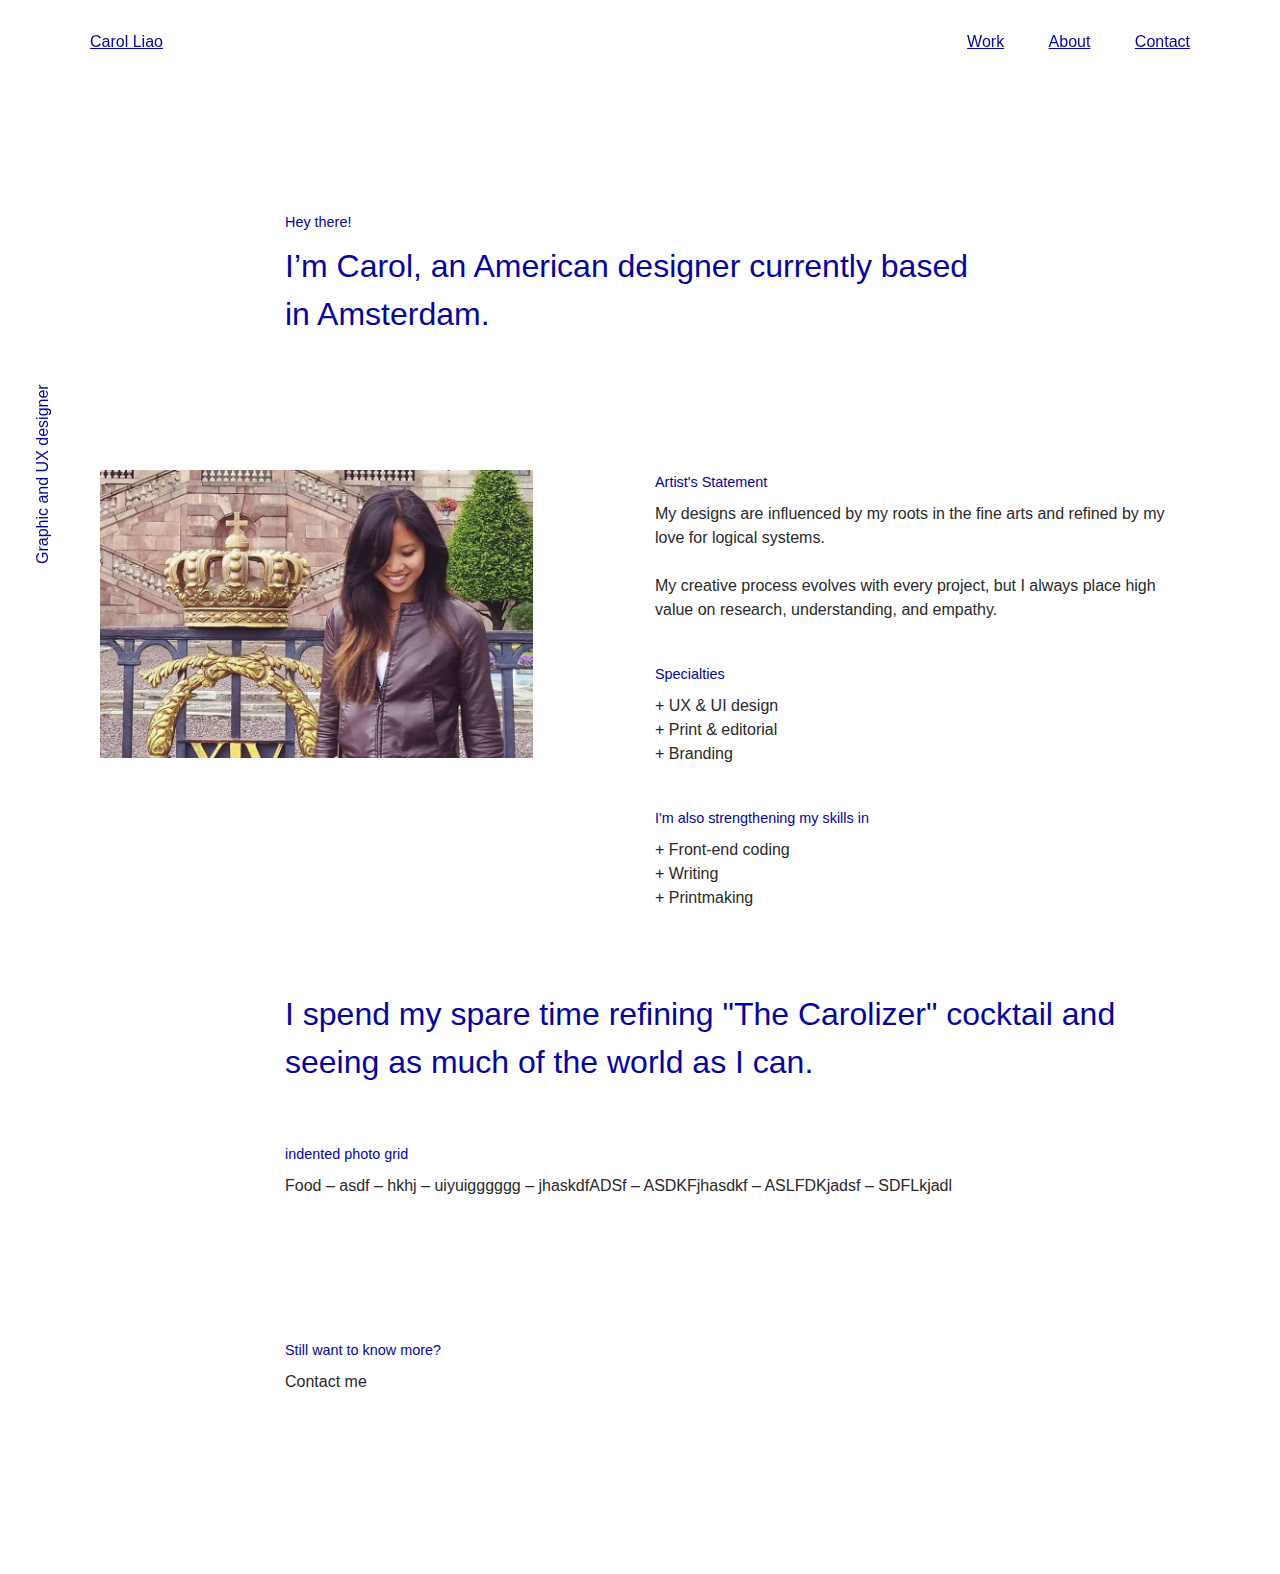
==== about.html @ 20a6f074 "about refinements" ====
<!DOCTYPE html>
<html lang="en">

<head>

    <!-- –––––––––––––––––––––––––––– 
     BASIC PAGE NEEDS 
     –––––––––––––––––––––––––––– -->
    <meta charset="utf-8">
    <meta http-equiv="X-UA-Compatible" content="IE=edge">
    <meta name="viewport" content="user-scalable=no, width=device-width, initial-scale=1.0" />
    <meta name="apple-mobile-web-app-capable" content="yes" />
    <!-- The above 3 meta tags *must* come first in the head; any other head content must come *after* these tags -->
    <meta name="description" content="">
    <meta name="author" content="">
    <!--     <link rel="icon" href="../../favicon.ico">
 -->
    <title>Carol Liao – Graphic and UX Designer</title>


    <!-- –––––––––––––––––––––––––––– 
     CSS 
     –––––––––––––––––––––––––––– -->
    <link href="css/bootstrap.min.css" rel="stylesheet">
    <link href="css/style.css" rel="stylesheet">
    <link rel="stylesheet" type="text/css" href="css/jquery.fancybox.css?v=2.1.5" media="screen" />
    <link rel="stylesheet" href="css/paging.css">
    <!-- Resource style -->



    <!-- –––––––––––––––––––––––––––– 
     FONTS
     –––––––––––––––––––––––––––– -->
    <link href='https://fonts.googleapis.com/css?family=Fira+Mono:400,700|Fira+Sans:400,700,500' rel='stylesheet' type='text/css'>


</head>

<body>

    <!-- Menus -->
    <div class="container">
        <div class="menu">
            <div class="col-lg-12">
                <a href="index.html" class="col-sm-6 name" style="margin-left: 0;">Carol Liao</a>
                <div class="col-lg-6 nav">
                    <a href="index.html#work">Work</a>
                    <a href="about.html">About</a>
                    <a href="contact.html">Contact</a>
                </div>
            </div>
        </div>

    </div>
    <div class="side">
        Graphic and UX designer
    </div>

    <!-- about -->

    <div id="about">
        <div class="container">
            <div class="col-lg-8 col-lg-push-2 topmd">
                <h5>Hey there!</h5>
                <h3> I’m Carol, an American designer currently based in Amsterdam.</h3><br>
            </div>
        </div>

        <div class="container topmd">
            <div class="col-lg-5">
                <img src="img/carol.jpg">
            </div>
            <div class="col-lg-6 col-lg-push-1">
                <h5>Artist's Statement</h5>
                <p>My designs are influenced by my roots in the fine arts and refined by my love for logical systems.
                <br><br>
                My creative process evolves with every project, but I always place high value on research, understanding, and empathy. 
                </p>
                <br>
                <h5>Specialties</h5>
                <p>+ UX & UI design<br> + Print & editorial<br>+ Branding</p><br>

                <h5>I'm also strengthening my skills in</h5>
                <p>+ Front-end coding<br> + Writing<br>+ Printmaking</p><br>

            </div>
        </div>

        <div class="container">
            <div class="col-lg-10 col-lg-push-2 topsm">
            <h3>I spend my spare time refining "The Carolizer" cocktail and seeing as much of the world as I can.
                <br><br></h3>
                <h5>indented photo grid</h5>
                <p>Food – asdf – hkhj – uiyuigggggg – jhaskdfADSf – ASDKFjhasdkf – ASLFDKjadsf – SDFLkjadl </p><br>
            </div>
        </div>

        <div class="container">
            <div class="col-lg-10 col-lg-push-2 topmd">
                <h5>Still want to know more?</h5>
                <p>Contact me</p><br>
            </div>
        </div>

        </div>
       
    </div>

</body>

</html>
---- css/style.css ----
/* ––––––––––––––––––––––––––––
   GENERAL STYLES
   –––––––––––––––––––––––––––– */

body {
    font-family: 'montserrat', sans-serif;
    font-size: 1rem;
    background-color: #ffffff;
    max-width: 100%;
    overflow-x: hidden;
    color: #0503a4;
    text-align: left;
}

.row {
    margin-bottom: 1rem;
}

ol,
ul {
    list-style: none;
}

img {
    width: 100%;
    margin-bottom: 80px;
}
img:hover {
    cursor: crosshair;
}

.topsm{
    margin-top: 20px;
}

.topmd{
    margin-top: 20px;
}

.toplg {
    margin-top: 20px;
}

.hrspace {
    margin-top: 80px;
}

hr {
    margin: 10px 0 25px 0;
    border-color: #0503a4;
}

/* ––––––––––––––––––––––––––––
   TYPOGRAPHY
   –––––––––––––––––––––––––––– */

p {
    font-size: 1rem;
    line-height: 1.4rem;
    color: #292929;
}

a {
    color: #0503a4;
    text-decoration: underline;
    text-align: left;
    font-family: 'Space Mono', sans-serif;
}

a:hover {
    color: #ff205a;
    cursor: crosshair;
}

a:visited {
    text-decoration: none;
}

a:focused{
    text-decoration: none;
}

a:active {
    color:#0503a4;
    text-decoration: none;
}
h1 {
    font-weight: 500;
    font-size: 2.3rem;
    color:#0503a4;
    margin-bottom: 14px;
}
h2 {
    font-size: 1rem;
    line-height: 1.4rem;
    color: #292929;
}
h3 {
    font-weight: 300;
    font-size: 1.2rem;
    line-height: 2rem;
} 
h4 {
    margin-top: 50px;
    letter-spacing: 1px;
    font-weight: 700;
    font-size: 1rem;
    text-transform: uppercase;
    text-align: left;
} 
h5 {
    font-family: 'Space Mono', sans-serif;
    font-size: .9rem;
    line-height: 1.5rem;
    color: #0503a4;
    } 

h6 {
    font-size: 1.5rem;
    line-height: 2rem;
    font-weight: 300;
    color: #292929;
} 


button {
    font-family: 'Space Mono', sans-serif;
    font-size: 1rem;
    border: 1px solid #0503a4;
    color:#0503a4;
    background-color: transparent;
    padding: 5px 20px 5px 20px;
    text-decoration: none;
    text-align: center;
    margin: 20px 0 120px;
}

button:hover {
    text-decoration: none;
    background-color: #0503a4;
    opacity: 1;
    cursor: crosshair;
    color: #ffffff;
}

button:visited {
    text-decoration: none;
}

::selection {
    color:#ffffff;
    background: #ff205a; /* WebKit/Blink Browsers */
}
::-moz-selection {
    color:#ffffff;
    background: #ff205a; /* Gecko Browsers */
}

/* ––––––––––––––––––––––––––––
   NAVIGATION
   –––––––––––––––––––––––––––– */
nav{
    display: none;
}
.menu {
    z-index: 1;
    position: fixed;
    top: 0;
    width: 100%;
    right: 0;
    left: 0;
    background-color: #ffffff;
    padding-bottom: 10px;
}

.center {
    text-align: center;
}

.white {
    background-color: transparent;
}
.menu a {
    margin-left:25px;
}

.white a{
    color:#ffffff;
}

.name {
    visibility: hidden;
}

.hero {
/*   background-color: #0503a4; */
    opacity: 0;
    height:110vh;
}

.hero::before {
    /* pseudo element */
    content: ' ';
    position: fixed;
    top: 0;
    left: 0;
    width: 100%;
    height: 150%; /* to make it bigger than the viewport */
    background-image: url("../img/bg3.jpg");
    background-repeat: no-repeat;
    background-size: 100%;
    opacity: 0; /* for transition animations */
}

.herotext{
    padding-top: 100px;
    color: #ffffff;  
    text-align: left;
}

.herotext a {
    color:#ffffff;
}

.details {
    visibility: hidden;
    padding: 0;
}

.fade {
    opacity: 0;
}

.show {
    opacity: 1;
}

.show::before {
    opacity: 1;
}

.transition {
    -webkit-transition: all .4s ease-in-out;
    -moz-transition: all .4s ease-in-out;
    -o-transition: all .4s ease-in-out;
    transition: all .4s ease-in-out;
}

.transition::before {
    -webkit-transition: all .4s ease-in-out;
    -moz-transition: all .4s ease-in-out;
    -o-transition: all .4s ease-in-out;
    transition: all .4s ease-in-out;
}

.transition::after {
    -webkit-transition: all .4s ease-in-out;
    -moz-transition: all .4s ease-in-out;
    -o-transition: all .4s ease-in-out;
    transition: all .4s ease-in-out;
}

.side {
    font-family: 'Space Mono', sans-serif;
    position: fixed;
    top: 60%;
    left: 55px;
    text-align: right;
    white-space: nowrap;
    color: #0503a4;
    z-index: 1;
    display: none;
    -moz-transform-origin: 0% 100%;
    -ms-transform-origin: 0% 100%;
    -webkit-transform-origin: 0% 100%;
    transform-origin: 0% 100%;
    -moz-transform: rotate(270deg);
    -ms-transform: rotate(270deg);
    -webkit-transform: rotate(270deg);
    transform: rotate(270deg)
}

/* ––––––––––––––––––––––––––––
   SECTIONS
   –––––––––––––––––––––––––––– */

#home {
}

#work {
    margin-top: -20vh;
}

#about{
    padding: 110px 0 140px 0;
}

#contact{
    padding: 130px 0 140px 0;
}


/* ––––––––––––––––––––––––––––
   PROJECTS
   –––––––––––––––––––––––––––– */

.inline {
    margin-left: auto;
    margin-right: auto; 
    width: 90%;
    display: none;
}


.columns {
    margin-top: 40px;
    text-align: left;
}

.continue {
    border: 1px solid #0503a4;
    color:#0503a4;
    background-color: transparent;
    padding: 5px 20px 5px 20px;
    margin-top: 10px;
    display: inline-block;
    text-decoration: none;
    width: 98%;
    margin-top:40px;
    text-align: center;
}

.continue:hover {
    text-decoration: none;
    background-color: #0503a4;
    opacity: 1;
    cursor: crosshair;
    color: #ffffff;
}

.continue:visited {
    text-decoration: none;
}

/* ––––––––––––––––––––––––––––
   PRELOADER
   –––––––––––––––––––––––––––– */
/* Start by setting display:none to make this hidden.
   Then we position it in relation to the viewport window
   with position:fixed. Width, height, top and left speak
   speak for themselves. Background we set to 80% white with
   our animation centered, and no-repeating */
.modal {
    display:    none;
    position:   fixed;
    z-index:    1000;
    top:        0;
    left:       0;
    height:     100%;
    width:      100%;
    background: #0503a4
                url('../img/ajax-loader.gif') 
                50% 50% 
                no-repeat;
}



/* When the body has the loading class, we turn
   the scrollbar off with overflow:hidden */
body.loading {
    overflow: hidden;   
}

/* Anytime the body has the loading class, our
   modal element will be visible */
body.loading .modal {
    display: block;
}
 

/* ––––––––––––––––––––––––––––
   MEDIA QUERIES
   –––––––––––––––––––––––––––– */

@media (min-width: 768px) {
body {
}

p {
    font-size: 1rem;
    line-height: 1.5rem;
}

h1 {
    font-size: 3rem;
}

h2 {
    line-height: 1.5rem;
}

h3 {
    font-size: 2rem;
    line-height: 3rem;
}

h5 {
}

h6 {
}
  img {
  }
  .photo {
    padding: 0;
    -webkit-box-shadow: -12px 12px 25px 0px rgba(0,0,0,0.14);
    -moz-box-shadow: -12px 12px 25px 0px rgba(0,0,0,0.14);
    box-shadow: -12px 12px 25px 0px rgba(0,0,0,0.14);
  }
  .side{
    display: inline;
  }

  nav{display: inline;}

.herotext{
    padding-top: 180px;
}

.menu {
    background-color: transparent;
}

.menu a {
    margin-left:40px;
}

.name {
    visibility: visible;
}

.nav {
    text-align: right;
}

.details {
    visibility: visible;
}

.topsm {
    margin-top: 40px;
}

.topmd {
    margin-top: 100px;
}

.toplg{
    margin-top: 350px;
}

.columns {
    margin-top: 30px;
    text-align: left;
    -webkit-column-count: 2; /* Chrome, Safari, Opera */
    -moz-column-count: 2; /* Firefox */
    column-count: 2;
    -webkit-column-gap: 40px; /* Chrome, Safari, Opera */
    -moz-column-gap: 40px; /* Firefox */
    column-gap: 40px;
}

.menu {
    padding: 30px 60px 0 60px;
}

}
---- css/paging.css ----
/* -------------------------------- 

Modules - reusable parts of our design

-------------------------------- */
.cd-img-replace {
  /* replace text with a background-image */
  display: inline-block;
  overflow: hidden;
  text-indent: 100%;
  white-space: nowrap;
}

/* -------------------------------- 

Main components 

-------------------------------- */
.cd-section {
  min-height: 100%;
  position: relative;
  padding: 4rem 0 4rem;
}
/*.cd-section:nth-of-type(odd) {
  background-color: #3e3947;
}
.cd-section:nth-of-type(odd) p {
  color: #898099;
}
.cd-section:nth-of-type(even) {
  background-color: #745360;
}
.cd-section:nth-of-type(even) p {
  color: #bda3ad;
}*/

@media only screen and (min-width: 768px) {
.cd-section {

  padding: 9rem 0 10rem;
}

}


.cd-scroll-down {
  position: absolute;
  left: 50%;
  right: auto;
  -webkit-transform: translateX(-50%);
  -moz-transform: translateX(-50%);
  -ms-transform: translateX(-50%);
  -o-transform: translateX(-50%);
  transform: translateX(-50%);
  bottom: 20px;
  width: 38px;
  height: 44px;
  background: url("img/cd-arrow-bottom.svg") no-repeat center center;
}

/* No Touch devices */
.cd-nav-trigger {
  display: none;
}

.no-touch #cd-vertical-nav {
  position: fixed;
  right: 30px;
  top: 50%;
  bottom: auto;
  -webkit-transform: translateY(-50%);
  -moz-transform: translateY(-50%);
  -ms-transform: translateY(-50%);
  -o-transform: translateY(-50%);
  transform: translateY(-50%);
  z-index: 1;

}
.no-touch #cd-vertical-nav li {
  text-align: right;
}
.no-touch #cd-vertical-nav a {
  display: inline-block;
  /* prevent weird movements on hover when you use a CSS3 transformation - webkit browsers */
  -webkit-backface-visibility: hidden;
  backface-visibility: hidden;
}
.no-touch #cd-vertical-nav a:after {
  content: "";
  display: table;
  clear: both;
}
.no-touch #cd-vertical-nav a span {
  float: right;
  display: inline-block;
  -webkit-transform: scale(1);
  -moz-transform: scale(1);
  -ms-transform: scale(1);
  -o-transform: scale(1);
  transform: scale(1);
}
.no-touch #cd-vertical-nav a:hover span {
  -webkit-transform: scale(1.2);
  -moz-transform: scale(1.2);
  -ms-transform: scale(1.2);
  -o-transform: scale(1.2);
  transform: scale(1.2);
}
.no-touch #cd-vertical-nav a:hover .cd-label {
  opacity: 1;
}
.no-touch #cd-vertical-nav a.is-selected .cd-dot {
  background-color: #1D1D91;

}
.no-touch #cd-vertical-nav .cd-dot {
  position: relative;
  /* we set a top value in order to align the dot with the label. If you change label's font, you may need to change this top value*/
  top: 8px;
  height: 10px;
  width: 10px;
 background-color: rgba(0, 0, 255, 0);
  border: 1px solid #1D1D91;
  -moz-border-radius:10px;
  -webkit-border-radius: 10px;
}
.no-touch #cd-vertical-nav .cd-label {
  position: relative;
  margin-right: 10px;
  padding: .4em .4em;
  color: #1D1D91;
  font-size: .75rem;
  -webkit-transition: -webkit-transform 0.2s, opacity 0.2s;
  -moz-transition: -moz-transform 0.2s, opacity 0.2s;
  transition: transform 0.2s, opacity 0.2s;
  opacity: 0;
  -webkit-transform-origin: 100% 50%;
  -moz-transform-origin: 100% 50%;
  -ms-transform-origin: 100% 50%;
  -o-transform-origin: 100% 50%;
  transform-origin: 100% 50%;
}

/* Touch devices */
/*.touch .cd-nav-trigger {
  display: block;
  z-index: 2;
  position: fixed;
  bottom: 30px;
  right: 5%;
  height: 44px;
  width: 44px;
  border-radius: 0.25em;
  background: rgba(255, 255, 255, 0.9);
}
.touch .cd-nav-trigger span {
  position: absolute;
  height: 4px;
  width: 4px;
  background-color: #3e3947;
  border-radius: 50%;
  left: 50%;
  top: 50%;
  bottom: auto;
  right: auto;
  -webkit-transform: translateX(-50%) translateY(-50%);
  -moz-transform: translateX(-50%) translateY(-50%);
  -ms-transform: translateX(-50%) translateY(-50%);
  -o-transform: translateX(-50%) translateY(-50%);
  transform: translateX(-50%) translateY(-50%);
}
.touch .cd-nav-trigger span::before, .touch .cd-nav-trigger span::after {
  content: '';
  height: 100%;
  width: 100%;
  position: absolute;
  left: 0;
  background-color: inherit;
  border-radius: inherit;
}
.touch .cd-nav-trigger span::before {
  top: -9px;
}
.touch .cd-nav-trigger span::after {
  bottom: -9px;
}

.touch #cd-vertical-nav {
  position: fixed;
  z-index: 1;
  right: 5%;
  bottom: 30px;
  width: 90%;
  max-width: 400px;
  max-height: 90%;
  overflow-y: scroll;
  -webkit-overflow-scrolling: touch;
  -webkit-transform-origin: right bottom;
  -moz-transform-origin: right bottom;
  -ms-transform-origin: right bottom;
  -o-transform-origin: right bottom;
  transform-origin: right bottom;
  -webkit-transform: scale(0);
  -moz-transform: scale(0);
  -ms-transform: scale(0);
  -o-transform: scale(0);
  transform: scale(0);
  -webkit-transition-property: -webkit-transform;
  -moz-transition-property: -moz-transform;
  transition-property: transform;
  -webkit-transition-duration: 0.2s;
  -moz-transition-duration: 0.2s;
  transition-duration: 0.2s;
  border-radius: 0.25em;
  background-color: rgba(255, 255, 255, 0.9);
}
.touch #cd-vertical-nav a {
  display: block;
  padding: 1em;
  border-bottom: 1px solid rgba(62, 57, 71, 0.1);
}
.touch #cd-vertical-nav a span:first-child {
  display: none;
}
.touch #cd-vertical-nav a.is-selected span:last-child {
  color: #1D1D91;
}
.touch #cd-vertical-nav.open {
  -webkit-transform: scale(1);
  -moz-transform: scale(1);
  -ms-transform: scale(1);
  -o-transform: scale(1);
  transform: scale(1);
}
.touch #cd-vertical-nav.open + .cd-nav-trigger {
  background-color: transparent;
}
.touch #cd-vertical-nav.open + .cd-nav-trigger span {
  background-color: rgba(62, 57, 71, 0);
}
.touch #cd-vertical-nav.open + .cd-nav-trigger span::before, .touch #cd-vertical-nav.open + .cd-nav-trigger span::after {
  background-color: #3e3947;
  height: 3px;
  width: 20px;
  border-radius: 0;
  left: -8px;
}
.touch #cd-vertical-nav.open + .cd-nav-trigger span::before {
  -webkit-transform: rotate(45deg);
  -moz-transform: rotate(45deg);
  -ms-transform: rotate(45deg);
  -o-transform: rotate(45deg);
  transform: rotate(45deg);
  top: 1px;
}
.touch #cd-vertical-nav.open + .cd-nav-trigger span::after {
  -webkit-transform: rotate(135deg);
  -moz-transform: rotate(135deg);
  -ms-transform: rotate(135deg);
  -o-transform: rotate(135deg);
  transform: rotate(135deg);
  bottom: 0;
}
.touch #cd-vertical-nav li:last-child a {
  border-bottom: none;
}
*/
@media only screen and (min-width: 768px) {
  .touch .cd-nav-trigger, .touch #cd-vertical-nav {
    bottom: 40px;
  }
}
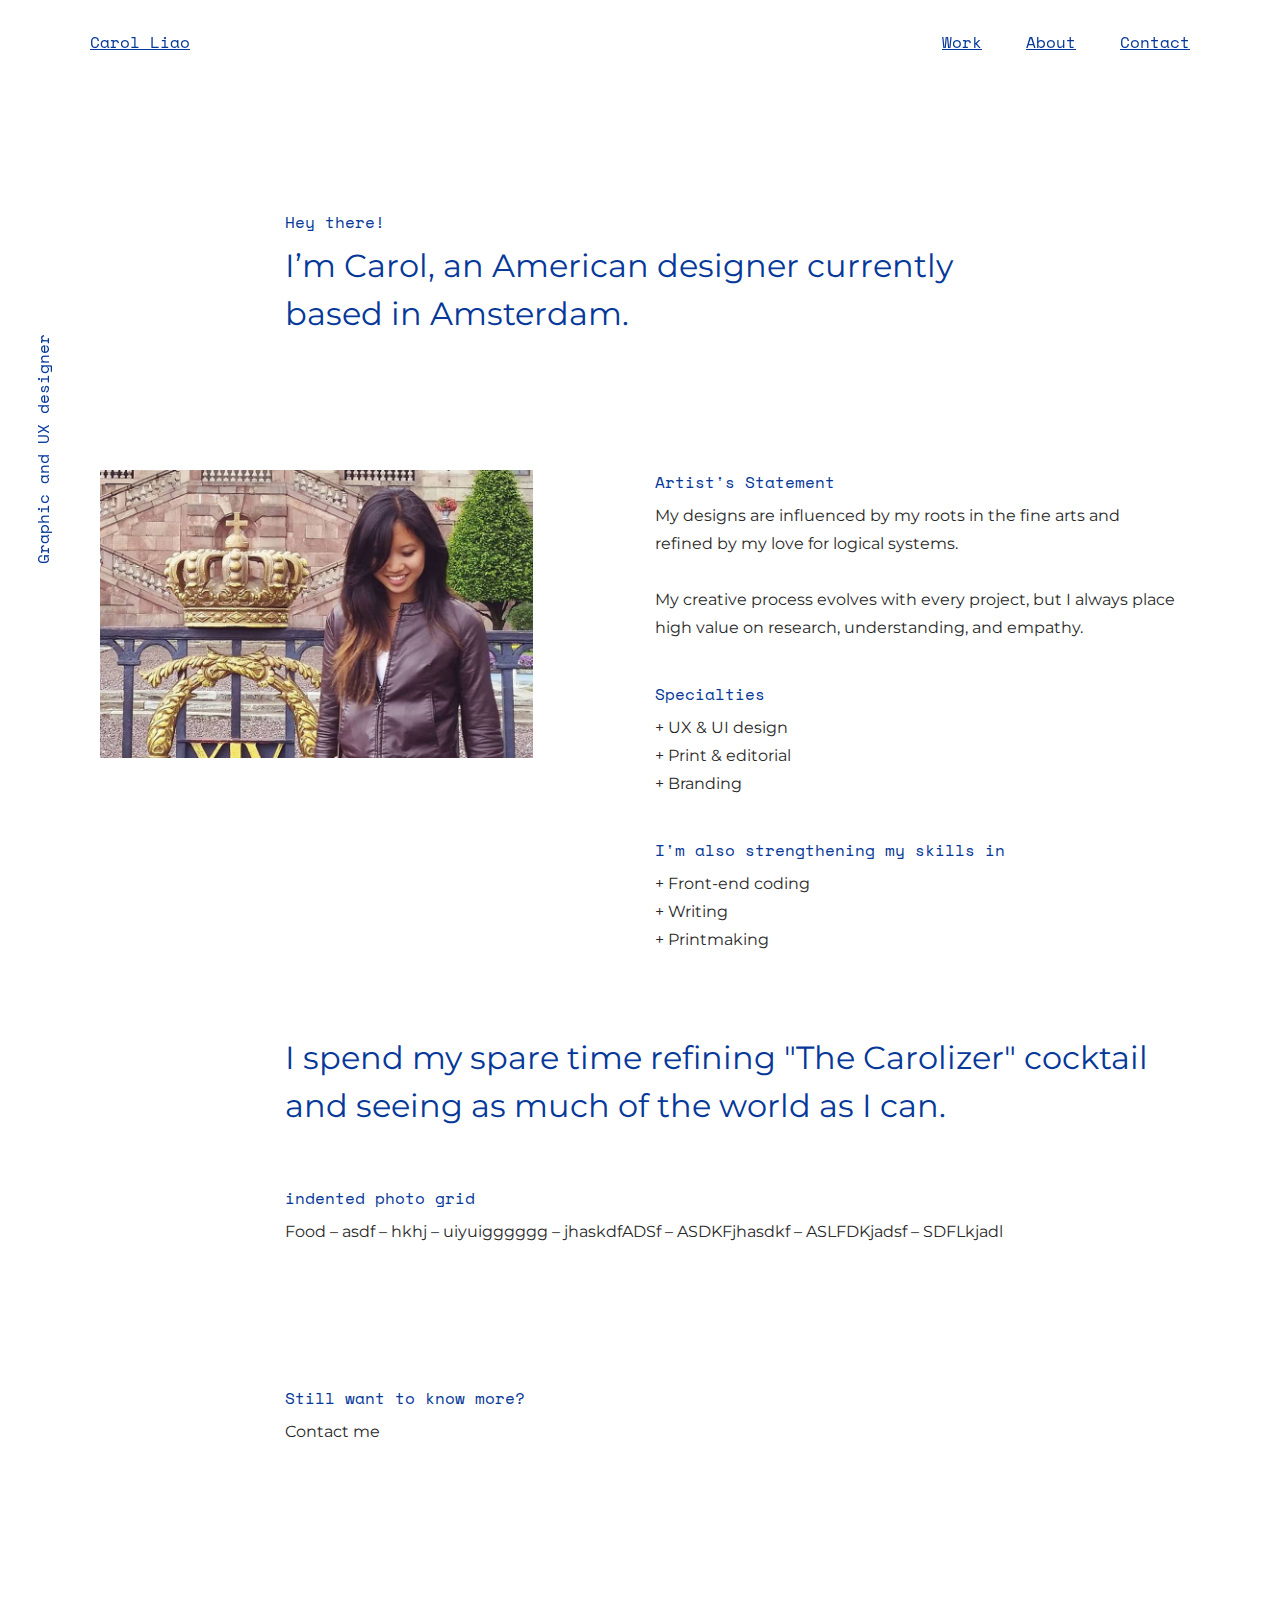
==== commit fad1051a: "Nixing the one page thing" ====
--- a/about.html
+++ b/about.html
@@ -15,7 +15,7 @@
     <meta name="author" content="">
     <!--     <link rel="icon" href="../../favicon.ico">
  -->
-    <title>Carol Liao – Graphic and UX Designer</title>
+    <title>Carol Liao | About me</title>
 
 
     <!-- –––––––––––––––––––––––––––– 
@@ -32,8 +32,7 @@
     <!-- –––––––––––––––––––––––––––– 
      FONTS
      –––––––––––––––––––––––––––– -->
-    <link href='https://fonts.googleapis.com/css?family=Fira+Mono:400,700|Fira+Sans:400,700,500' rel='stylesheet' type='text/css'>
-
+    <link href="https://fonts.googleapis.com/css?family=Montserrat:400,700|Space+Mono:400,700" rel="stylesheet">
 
 </head>
 
--- a/css/style.css
+++ b/css/style.css
@@ -8,7 +8,7 @@
     background-color: #ffffff;
     max-width: 100%;
     overflow-x: hidden;
-    color: #0503a4;
+    color: #053898;
     text-align: left;
 }
 
@@ -25,9 +25,6 @@
     width: 100%;
     margin-bottom: 80px;
 }
-img:hover {
-    cursor: crosshair;
-}
 
 .topsm{
     margin-top: 20px;
@@ -47,7 +44,7 @@
 
 hr {
     margin: 10px 0 25px 0;
-    border-color: #0503a4;
+    border-color: #292929;
 }
 
 /* ––––––––––––––––––––––––––––
@@ -61,14 +58,14 @@
 }
 
 a {
-    color: #0503a4;
+    color: #053898;
     text-decoration: underline;
     text-align: left;
     font-family: 'Space Mono', sans-serif;
 }
 
 a:hover {
-    color: #ff205a;
+    color: #ff7770;
     cursor: crosshair;
 }
 
@@ -81,22 +78,20 @@
 }
 
 a:active {
-    color:#0503a4;
+    color:#053898;
     text-decoration: none;
 }
 h1 {
-    font-weight: 500;
+    font-weight: 700;
     font-size: 2.3rem;
-    color:#0503a4;
+    color: #053898;
     margin-bottom: 14px;
 }
 h2 {
-    font-size: 1rem;
-    line-height: 1.4rem;
-    color: #292929;
+
 }
 h3 {
-    font-weight: 300;
+    font-weight: 400;
     font-size: 1.2rem;
     line-height: 2rem;
 } 
@@ -110,50 +105,47 @@
 } 
 h5 {
     font-family: 'Space Mono', sans-serif;
-    font-size: .9rem;
+    font-size: 1rem;
     line-height: 1.5rem;
-    color: #0503a4;
+    color: #053898;
     } 
 
 h6 {
     font-size: 1.5rem;
     line-height: 2rem;
-    font-weight: 300;
+    font-weight: 400;
     color: #292929;
 } 
 
 
-button {
+.button {
     font-family: 'Space Mono', sans-serif;
-    font-size: 1rem;
-    border: 1px solid #0503a4;
-    color:#0503a4;
+    border: 1px solid #053898;
     background-color: transparent;
     padding: 5px 20px 5px 20px;
     text-decoration: none;
     text-align: center;
-    margin: 20px 0 120px;
-}
-
-button:hover {
-    text-decoration: none;
-    background-color: #0503a4;
+}
+
+.button:hover {
+    text-decoration: none;
+    background-color: #053898;
     opacity: 1;
     cursor: crosshair;
     color: #ffffff;
 }
 
-button:visited {
+.button:visited {
     text-decoration: none;
 }
 
 ::selection {
     color:#ffffff;
-    background: #ff205a; /* WebKit/Blink Browsers */
+    background: #ff7770; /* WebKit/Blink Browsers */
 }
 ::-moz-selection {
     color:#ffffff;
-    background: #ff205a; /* Gecko Browsers */
+    background: #ff7770; /* Gecko Browsers */
 }
 
 /* ––––––––––––––––––––––––––––
@@ -193,7 +185,7 @@
 }
 
 .hero {
-/*   background-color: #0503a4; */
+   background-color: #053898; 
     opacity: 0;
     height:110vh;
 }
@@ -206,9 +198,9 @@
     left: 0;
     width: 100%;
     height: 150%; /* to make it bigger than the viewport */
-    background-image: url("../img/bg3.jpg");
+/*    background-image: url("../img/bg3.jpg");
     background-repeat: no-repeat;
-    background-size: 100%;
+    background-size: 100%;*/
     opacity: 0; /* for transition animations */
 }
 
@@ -267,7 +259,7 @@
     left: 55px;
     text-align: right;
     white-space: nowrap;
-    color: #0503a4;
+    color: #053898;
     z-index: 1;
     display: none;
     -moz-transform-origin: 0% 100%;
@@ -299,6 +291,18 @@
     padding: 130px 0 140px 0;
 }
 
+#section2{
+    background-color: #F4F6F9;
+}
+
+#section4{
+    background-color: #F4F6F9;
+}
+
+#section6{
+    background-color: #F4F6F9;
+}
+
 
 /* ––––––––––––––––––––––––––––
    PROJECTS
@@ -318,8 +322,8 @@
 }
 
 .continue {
-    border: 1px solid #0503a4;
-    color:#0503a4;
+    border: 1px solid #053898;
+    color:#053898;
     background-color: transparent;
     padding: 5px 20px 5px 20px;
     margin-top: 10px;
@@ -332,7 +336,7 @@
 
 .continue:hover {
     text-decoration: none;
-    background-color: #0503a4;
+    background-color: #053898;
     opacity: 1;
     cursor: crosshair;
     color: #ffffff;
@@ -358,7 +362,7 @@
     left:       0;
     height:     100%;
     width:      100%;
-    background: #0503a4
+    background: #053898
                 url('../img/ajax-loader.gif') 
                 50% 50% 
                 no-repeat;
@@ -389,7 +393,7 @@
 
 p {
     font-size: 1rem;
-    line-height: 1.5rem;
+    line-height: 1.75rem;
 }
 
 h1 {
@@ -397,7 +401,6 @@
 }
 
 h2 {
-    line-height: 1.5rem;
 }
 
 h3 {
--- a/css/paging.css
+++ b/css/paging.css
@@ -110,7 +110,7 @@
   opacity: 1;
 }
 .no-touch #cd-vertical-nav a.is-selected .cd-dot {
-  background-color: #1D1D91;
+  background-color: #005FA0;
 
 }
 .no-touch #cd-vertical-nav .cd-dot {
@@ -120,7 +120,7 @@
   height: 10px;
   width: 10px;
  background-color: rgba(0, 0, 255, 0);
-  border: 1px solid #1D1D91;
+  border: 1px solid #005FA0;
   -moz-border-radius:10px;
   -webkit-border-radius: 10px;
 }
@@ -128,7 +128,7 @@
   position: relative;
   margin-right: 10px;
   padding: .4em .4em;
-  color: #1D1D91;
+  color: #005FA0;
   font-size: .75rem;
   -webkit-transition: -webkit-transform 0.2s, opacity 0.2s;
   -moz-transition: -moz-transform 0.2s, opacity 0.2s;
@@ -223,7 +223,7 @@
   display: none;
 }
 .touch #cd-vertical-nav a.is-selected span:last-child {
-  color: #1D1D91;
+  color: #005FA0;
 }
 .touch #cd-vertical-nav.open {
   -webkit-transform: scale(1);
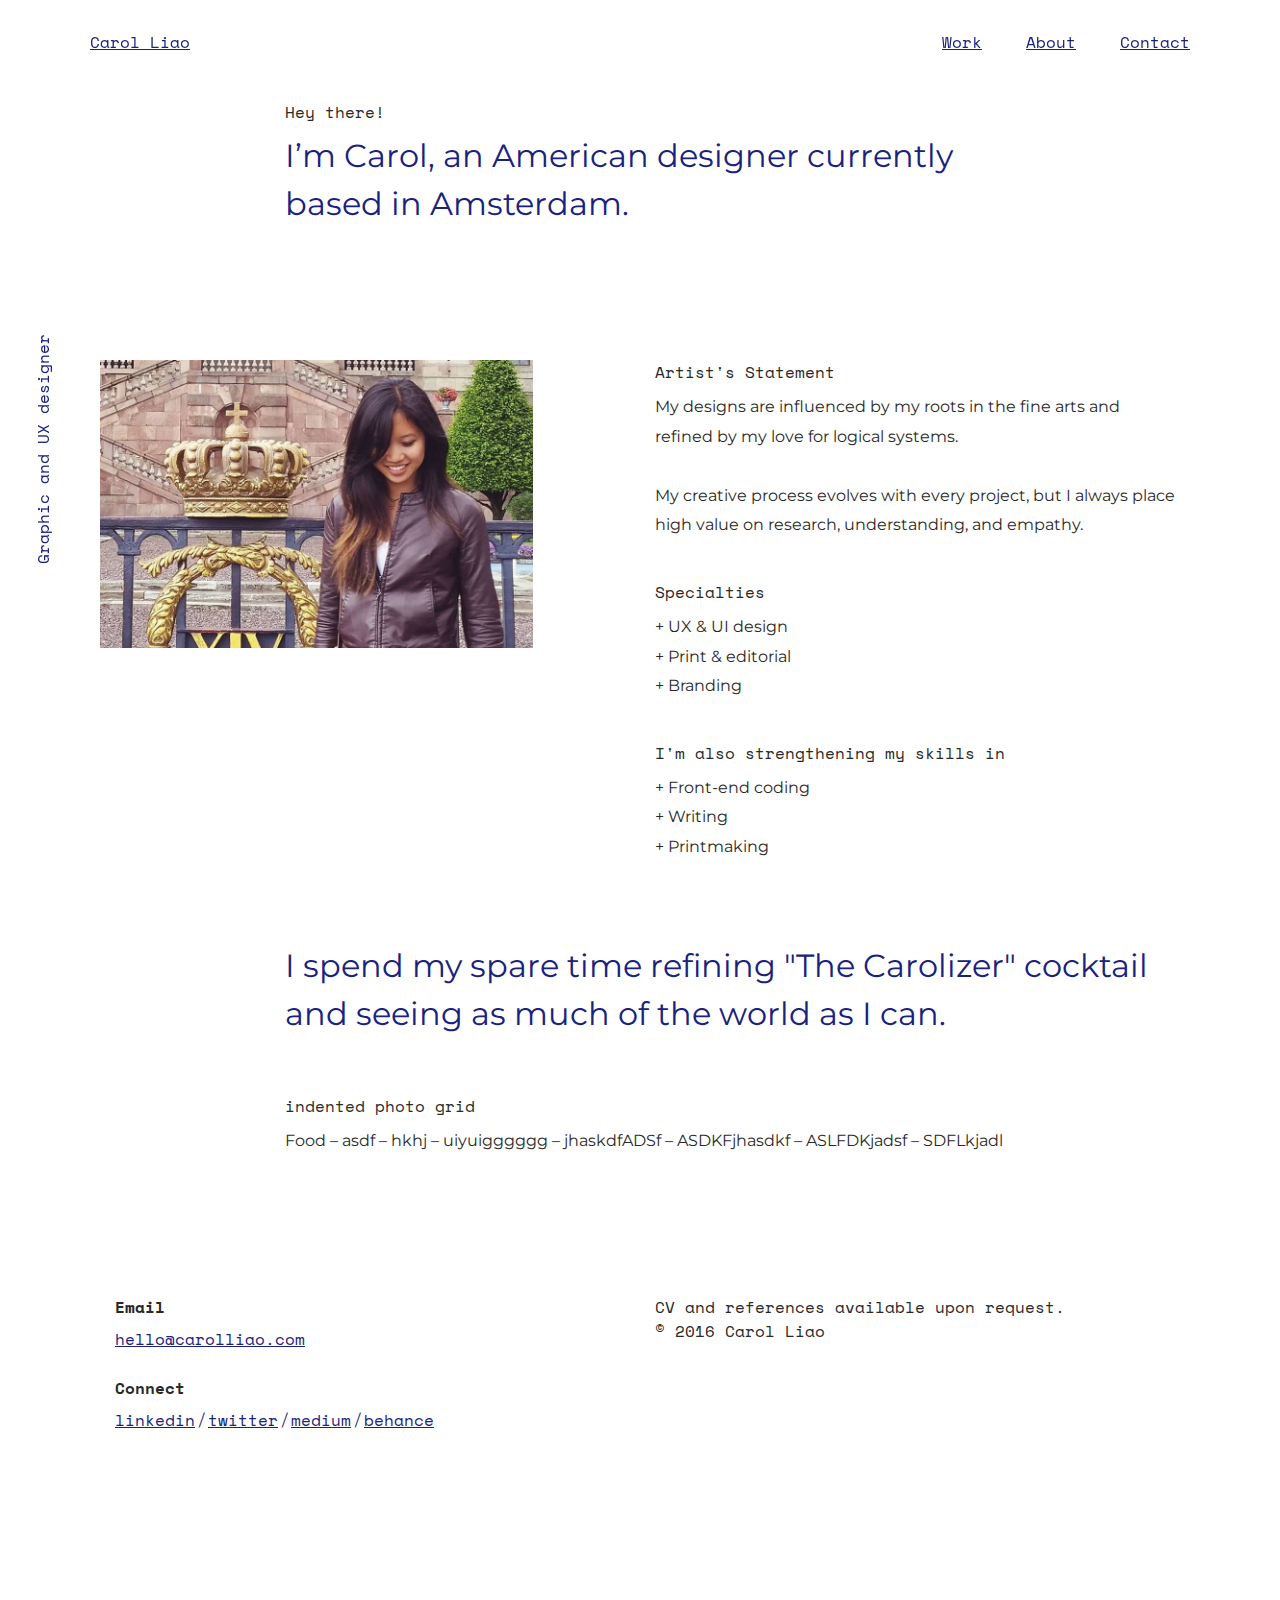
==== commit 17d7b064: "type edits" ====
--- a/about.html
+++ b/about.html
@@ -15,7 +15,7 @@
     <meta name="author" content="">
     <!--     <link rel="icon" href="../../favicon.ico">
  -->
-    <title>Carol Liao | About me</title>
+    <title>Carol Liao | About</title>
 
 
     <!-- –––––––––––––––––––––––––––– 
@@ -95,17 +95,43 @@
             </div>
         </div>
 
-        <div class="container">
-            <div class="col-lg-10 col-lg-push-2 topmd">
-                <h5>Still want to know more?</h5>
-                <p>Contact me</p><br>
-            </div>
-        </div>
 
         </div>
        
     </div>
 
+        <!-- footer-->
+        <div class="footer">
+            <div class="container">
+                <div class="col-md-12">
+                    <div class="col-lg-6">
+                        <h5><b>Email</b></h5>
+                        <a href="mailto:hello@carolliao.com" target=
+                        "blank">hello@carolliao.com</a><br>
+                        <br>
+
+
+                        <h5><b>Connect</b></h5>
+                        <a href="http://www.linkedin.com/in/cliao90" target=
+                        "blank">linkedin</a> / <a href=
+                        "http://twitter.com/thecarolizer" target=
+                        "blank">twitter</a> / <a href=
+                        "http://medium.com/@thecarolizer" target=
+                        "blank">medium</a> / <a href=
+                        "http://www.behance.net/carolliao" target=
+                        "blank">behance</a>
+                    </div>
+
+
+                    <div class="col-lg-5">
+                        <h5>CV and references available upon request.<br>
+                        © 2016 Carol Liao</h5>
+                    </div>
+                </div>
+            </div>
+        </div>
+        <!-- end footer -->
+
 </body>
 
 </html>--- a/css/style.css
+++ b/css/style.css
@@ -1,349 +1,362 @@
 /* ––––––––––––––––––––––––––––
    GENERAL STYLES
    –––––––––––––––––––––––––––– */
-
 body {
-    font-family: 'montserrat', sans-serif;
-    font-size: 1rem;
-    background-color: #ffffff;
-    max-width: 100%;
-    overflow-x: hidden;
-    color: #053898;
-    text-align: left;
-}
-
-.row {
-    margin-bottom: 1rem;
-}
-
-ol,
-ul {
-    list-style: none;
+  font-family: 'montserrat',sans-serif;
+  font-size: 1rem;
+  background-color: #fff;
+  max-width: 100%;
+  overflow-x: hidden;
+  color: #19227d;
+  text-align: left;
+}
+
+ol,ul {
+  list-style: none;
 }
 
 img {
-    width: 100%;
-    margin-bottom: 80px;
-}
-
-.topsm{
-    margin-top: 20px;
-}
-
-.topmd{
-    margin-top: 20px;
+  width: 100%;
+  margin-bottom: 80px;
+}
+
+.topsm {
+  margin-top: 20px;
+}
+
+.topmd {
+  margin-top: 50px;
 }
 
 .toplg {
-    margin-top: 20px;
-}
-
-.hrspace {
-    margin-top: 80px;
-}
-
-hr {
-    margin: 10px 0 25px 0;
-    border-color: #292929;
-}
+  margin-top: 100px;
+}
+
+.topxl {
+  margin-top: 100px;
+}
+
 
 /* ––––––––––––––––––––––––––––
    TYPOGRAPHY
    –––––––––––––––––––––––––––– */
-
 p {
-    font-size: 1rem;
-    line-height: 1.4rem;
-    color: #292929;
+  font-size: 1rem;
+  line-height: 1.4rem;
+  color: #292929;
 }
 
 a {
-    color: #053898;
-    text-decoration: underline;
-    text-align: left;
-    font-family: 'Space Mono', sans-serif;
+  color: #19227d;
+  text-decoration: underline;
+  text-align: left;
+  font-family: 'Space Mono',sans-serif;
 }
 
 a:hover {
-    color: #ff7770;
-    cursor: crosshair;
+  color: #f1c3b8;
+  cursor: crosshair;
 }
 
 a:visited {
-    text-decoration: none;
-}
-
-a:focused{
-    text-decoration: none;
+  text-decoration: none;
+}
+
+a:focused {
+  text-decoration: none;
 }
 
 a:active {
-    color:#053898;
-    text-decoration: none;
-}
+  color: #19227d;
+  text-decoration: none;
+}
+
 h1 {
-    font-weight: 700;
-    font-size: 2.3rem;
-    color: #053898;
-    margin-bottom: 14px;
-}
+  font-weight: 700;
+  font-size: 2.3rem;
+  color: #19227d;
+  margin-bottom: 14px;
+}
+
 h2 {
-
-}
+}
+
 h3 {
-    font-weight: 400;
-    font-size: 1.2rem;
-    line-height: 2rem;
-} 
+  font-family: 'montserrat',sans-serif;
+  font-weight: 400;
+  font-size: 1.2rem;
+  line-height: 2rem;
+}
+
 h4 {
-    margin-top: 50px;
-    letter-spacing: 1px;
-    font-weight: 700;
-    font-size: 1rem;
-    text-transform: uppercase;
-    text-align: left;
-} 
+  margin-top: 50px;
+  letter-spacing: 1px;
+  font-weight: 700;
+  font-size: 1rem;
+  text-transform: uppercase;
+  text-align: left;
+}
+
 h5 {
-    font-family: 'Space Mono', sans-serif;
-    font-size: 1rem;
-    line-height: 1.5rem;
-    color: #053898;
-    } 
+  font-family: 'Space Mono',sans-serif;
+  font-size: 1rem;
+  line-height: 1.5rem;
+  color: #292929;
+}
 
 h6 {
-    font-size: 1.5rem;
-    line-height: 2rem;
-    font-weight: 400;
-    color: #292929;
-} 
-
+  font-size: 1.5rem;
+  line-height: 2rem;
+  font-weight: 400;
+  color: #292929;
+}
 
 .button {
-    font-family: 'Space Mono', sans-serif;
-    border: 1px solid #053898;
-    background-color: transparent;
-    padding: 5px 20px 5px 20px;
-    text-decoration: none;
-    text-align: center;
+  font-family: 'Space Mono',sans-serif;
+  border: 1px solid #19227d;
+  background-color: transparent;
+  padding: 6px 30px;
+  text-decoration: none;
+  text-align: center;
+  border-radius: 30px;
 }
 
 .button:hover {
-    text-decoration: none;
-    background-color: #053898;
-    opacity: 1;
-    cursor: crosshair;
-    color: #ffffff;
+  text-decoration: none;
+  background-color: #19227d;
+  border-color: #19227d;
+  opacity: 1;
+  cursor: crosshair;
+  color: #fff;
 }
 
 .button:visited {
-    text-decoration: none;
+  text-decoration: none;
 }
 
 ::selection {
-    color:#ffffff;
-    background: #ff7770; /* WebKit/Blink Browsers */
-}
+  color: #fff;
+  background: #f1c3b8;
+/* WebKit/Blink Browsers */
+}
+
 ::-moz-selection {
-    color:#ffffff;
-    background: #ff7770; /* Gecko Browsers */
+  color: #fff;
+  background: #f1c3b8;
+/* Gecko Browsers */
+}
+
+.center {
+  text-align: center;
 }
 
 /* ––––––––––––––––––––––––––––
    NAVIGATION
    –––––––––––––––––––––––––––– */
-nav{
-    display: none;
-}
+nav {
+  display: none;
+}
+
 .menu {
-    z-index: 1;
-    position: fixed;
-    top: 0;
-    width: 100%;
-    right: 0;
-    left: 0;
-    background-color: #ffffff;
-    padding-bottom: 10px;
-}
-
-.center {
-    text-align: center;
+  z-index: 1;
+  position: fixed;
+  top: 0;
+  width: 100%;
+  right: 0;
+  left: 0;
+  background-color: #fff;
+  padding-bottom: 10px;
+}
+
+.menu a {
+  margin-left: 25px;
 }
 
 .white {
-    background-color: transparent;
-}
-.menu a {
-    margin-left:25px;
-}
-
-.white a{
-    color:#ffffff;
-}
-
-.name {
-    visibility: hidden;
-}
+  background-color: transparent;
+}
+
+.white a {
+  color: #fff;
+}
+
+/* ––––––––––––––––––––––––––––
+   HERO
+   –––––––––––––––––––––––––––– */
 
 .hero {
-   background-color: #053898; 
-    opacity: 0;
-    height:110vh;
-}
+  background-color: #19227d;
+/*   background-image: url("../img/bg.png");
+*/
+  opacity: 0;
+  height: 110vh;
+}
+
+/* ––––––––––––––––––––––––––––
+   PROJECT PAGES
+   –––––––––––––––––––––––––––– */
+
+.menuproject {
+  z-index: 1;
+  position: fixed;
+  top: 0;
+  width: 100%;
+  right: 0;
+  left: 0;
+  background-color: #fff;
+  padding-bottom: 10px;
+}
+
+.menuproject a {
+  margin-left: 25px;
+}
+
+.namehero {
+  font-size: 6rem;
+  text-transform: uppercase;
+  text-align: center;
+  font-weight: 700;
+  letter-spacing: 1px;
+}
+
+
 
 .hero::before {
-    /* pseudo element */
-    content: ' ';
-    position: fixed;
-    top: 0;
-    left: 0;
-    width: 100%;
-    height: 150%; /* to make it bigger than the viewport */
-/*    background-image: url("../img/bg3.jpg");
-    background-repeat: no-repeat;
-    background-size: 100%;*/
-    opacity: 0; /* for transition animations */
-}
-
-.herotext{
-    padding-top: 100px;
-    color: #ffffff;  
-    text-align: left;
+/* pseudo element */
+  content: ' ';
+  position: fixed;
+  top: 0;
+  left: 0;
+  width: 100%;
+  height: 150%;
+/* to make it bigger than the viewport */
+  opacity: 0;
+/* for transition animations */
+}
+
+.herotext {
+  padding-top: 20vh;
+  color: #f1c3b8;
+  text-align: left;
 }
 
 .herotext a {
-    color:#ffffff;
+  color: #f1c3b8;
+}
+
+.projecthero {
+  opacity: 0;
+  background-color: #F4F6F9;
+  height: 500px;
+}
+
+.push {
+  margin-top: 100px;
 }
 
 .details {
-    visibility: hidden;
-    padding: 0;
+  visibility: hidden;
+  padding: 0;
+  margin-left: 0;
 }
 
 .fade {
-    opacity: 0;
+  opacity: 0;
 }
 
 .show {
-    opacity: 1;
+  opacity: 1;
 }
 
 .show::before {
-    opacity: 1;
+  opacity: 1;
 }
 
 .transition {
-    -webkit-transition: all .4s ease-in-out;
-    -moz-transition: all .4s ease-in-out;
-    -o-transition: all .4s ease-in-out;
-    transition: all .4s ease-in-out;
+  -webkit-transition: all .4s ease-in-out;
+  -moz-transition: all .4s ease-in-out;
+  -o-transition: all .4s ease-in-out;
+  transition: all .4s ease-in-out;
 }
 
 .transition::before {
-    -webkit-transition: all .4s ease-in-out;
-    -moz-transition: all .4s ease-in-out;
-    -o-transition: all .4s ease-in-out;
-    transition: all .4s ease-in-out;
+  -webkit-transition: all .4s ease-in-out;
+  -moz-transition: all .4s ease-in-out;
+  -o-transition: all .4s ease-in-out;
+  transition: all .4s ease-in-out;
 }
 
 .transition::after {
-    -webkit-transition: all .4s ease-in-out;
-    -moz-transition: all .4s ease-in-out;
-    -o-transition: all .4s ease-in-out;
-    transition: all .4s ease-in-out;
+  -webkit-transition: all .4s ease-in-out;
+  -moz-transition: all .4s ease-in-out;
+  -o-transition: all .4s ease-in-out;
+  transition: all .4s ease-in-out;
 }
 
 .side {
-    font-family: 'Space Mono', sans-serif;
-    position: fixed;
-    top: 60%;
-    left: 55px;
-    text-align: right;
-    white-space: nowrap;
-    color: #053898;
-    z-index: 1;
-    display: none;
-    -moz-transform-origin: 0% 100%;
-    -ms-transform-origin: 0% 100%;
-    -webkit-transform-origin: 0% 100%;
-    transform-origin: 0% 100%;
-    -moz-transform: rotate(270deg);
-    -ms-transform: rotate(270deg);
-    -webkit-transform: rotate(270deg);
-    transform: rotate(270deg)
+  font-family: 'Space Mono',sans-serif;
+  position: fixed;
+  top: 60%;
+  left: 55px;
+  text-align: right;
+  white-space: nowrap;
+  color: #19227d;
+  z-index: 1;
+  display: none;
+  -moz-transform-origin: 0 100%;
+  -ms-transform-origin: 0 100%;
+  -webkit-transform-origin: 0 100%;
+  transform-origin: 0 100%;
+  -moz-transform: rotate(270deg);
+  -ms-transform: rotate(270deg);
+  -webkit-transform: rotate(270deg);
+  transform: rotate(270deg);
 }
 
 /* ––––––––––––––––––––––––––––
    SECTIONS
    –––––––––––––––––––––––––––– */
-
 #home {
 }
 
 #work {
-    margin-top: -20vh;
-}
-
-#about{
-    padding: 110px 0 140px 0;
-}
-
-#contact{
-    padding: 130px 0 140px 0;
-}
-
-#section2{
-    background-color: #F4F6F9;
-}
-
-#section4{
-    background-color: #F4F6F9;
-}
-
-#section6{
-    background-color: #F4F6F9;
-}
-
+  margin-top: -20vh;
+}
+
+#statement {
+  margin-bottom: 300px;
+}
+
+#contact {
+  padding: 130px 0 140px;
+}
+
+.home {
+  background: #F4F6F9;
+/* For browsers that do not support gradients */
+  background: -webkit-linear-gradient(white,#F4F6F9);
+/* For Safari 5.1 to 6.0 */
+  background: -o-linear-gradient(white,#F4F6F9);
+/* For Opera 11.1 to 12.0 */
+  background: -moz-linear-gradient(white,#F4F6F9);
+/* For Firefox 3.6 to 15 */
+  background: linear-gradient(white,#F4F6F9);
+/* Standard syntax */
+}
+
+.footer {
+  padding: 100px 0 200px;
+  color: #19227d;
+}
 
 /* ––––––––––––––––––––––––––––
    PROJECTS
    –––––––––––––––––––––––––––– */
-
 .inline {
-    margin-left: auto;
-    margin-right: auto; 
-    width: 90%;
-    display: none;
-}
-
-
-.columns {
-    margin-top: 40px;
-    text-align: left;
-}
-
-.continue {
-    border: 1px solid #053898;
-    color:#053898;
-    background-color: transparent;
-    padding: 5px 20px 5px 20px;
-    margin-top: 10px;
-    display: inline-block;
-    text-decoration: none;
-    width: 98%;
-    margin-top:40px;
-    text-align: center;
-}
-
-.continue:hover {
-    text-decoration: none;
-    background-color: #053898;
-    opacity: 1;
-    cursor: crosshair;
-    color: #ffffff;
-}
-
-.continue:visited {
-    text-decoration: none;
+  margin-left: auto;
+  margin-right: auto;
+  width: 90%;
+  display: none;
 }
 
 /* ––––––––––––––––––––––––––––
@@ -355,127 +368,130 @@
    speak for themselves. Background we set to 80% white with
    our animation centered, and no-repeating */
 .modal {
-    display:    none;
-    position:   fixed;
-    z-index:    1000;
-    top:        0;
-    left:       0;
-    height:     100%;
-    width:      100%;
-    background: #053898
-                url('../img/ajax-loader.gif') 
-                50% 50% 
-                no-repeat;
-}
-
-
+  display: none;
+  position: fixed;
+  z-index: 1000;
+  top: 0;
+  left: 0;
+  height: 100%;
+  width: 100%;
+  background: #19227d url(../img/ajax-loader.gif) 50% 50% no-repeat;
+}
 
 /* When the body has the loading class, we turn
    the scrollbar off with overflow:hidden */
 body.loading {
-    overflow: hidden;   
+  overflow: hidden;
 }
 
 /* Anytime the body has the loading class, our
    modal element will be visible */
 body.loading .modal {
-    display: block;
-}
- 
+  display: block;
+}
 
 /* ––––––––––––––––––––––––––––
    MEDIA QUERIES
    –––––––––––––––––––––––––––– */
-
 @media (min-width: 768px) {
-body {
-}
-
-p {
+  #top {
+    background: #19227d;
+    position: fixed;
+    top: 0;
+    left: 0;
+    right: 0;
+    height: 10px;
+  }
+
+  p {
     font-size: 1rem;
-    line-height: 1.75rem;
-}
-
-h1 {
-    font-size: 3rem;
-}
-
-h2 {
-}
-
-h3 {
+    line-height: 1.85rem;
+  }
+
+  h1 {
+    font-size: 2.4rem;
+    line-height: 3.2rem;
+  }
+
+  h2 {
+  }
+
+  h3 {
     font-size: 2rem;
     line-height: 3rem;
-}
-
-h5 {
-}
-
-h6 {
-}
+  }
+
+  h5 {
+  }
+
+  h6 {
+  }
+
   img {
   }
+
   .photo {
     padding: 0;
-    -webkit-box-shadow: -12px 12px 25px 0px rgba(0,0,0,0.14);
-    -moz-box-shadow: -12px 12px 25px 0px rgba(0,0,0,0.14);
-    box-shadow: -12px 12px 25px 0px rgba(0,0,0,0.14);
-  }
-  .side{
+    -webkit-box-shadow: -12px 12px 25px 0 rgba(0,0,0,0.14);
+    -moz-box-shadow: -12px 12px 25px 0 rgba(0,0,0,0.14);
+    box-shadow: -12px 12px 25px 0 rgba(0,0,0,0.14);
+  }
+
+  .side {
     display: inline;
   }
 
-  nav{display: inline;}
-
-.herotext{
-    padding-top: 180px;
-}
-
-.menu {
+  nav {
+    display: inline;
+  }
+
+  .herotext {
+    padding-top: 30vh;
+  }
+
+  .menu {
     background-color: transparent;
-}
-
-.menu a {
-    margin-left:40px;
-}
-
-.name {
+    padding: 30px 60px 0;
+  }
+
+  .menu a {
+    margin-left: 40px;
+  }
+
+  .menuproject {
+    background-color: transparent;
+    padding: 30px 60px 0;
+  }
+
+  .menuproject a {
+    margin-left: 40px;
+  }
+
+  .name {
     visibility: visible;
-}
-
-.nav {
+  }
+
+  .nav {
     text-align: right;
-}
-
-.details {
+  }
+
+  .details {
     visibility: visible;
-}
-
-.topsm {
+  }
+
+  .topsm {
     margin-top: 40px;
-}
-
-.topmd {
+  }
+
+  .topmd {
     margin-top: 100px;
-}
-
-.toplg{
+  }
+
+  .toplg {
+    margin-top: 220px;
+  }
+
+  .topxl {
     margin-top: 350px;
-}
-
-.columns {
-    margin-top: 30px;
-    text-align: left;
-    -webkit-column-count: 2; /* Chrome, Safari, Opera */
-    -moz-column-count: 2; /* Firefox */
-    column-count: 2;
-    -webkit-column-gap: 40px; /* Chrome, Safari, Opera */
-    -moz-column-gap: 40px; /* Firefox */
-    column-gap: 40px;
-}
-
-.menu {
-    padding: 30px 60px 0 60px;
-}
-
-}
+  }
+}--- a/css/paging.css
+++ b/css/paging.css
@@ -20,6 +20,7 @@
   min-height: 100%;
   position: relative;
   padding: 4rem 0 4rem;
+  
 }
 /*.cd-section:nth-of-type(odd) {
   background-color: #3e3947;
@@ -37,7 +38,7 @@
 @media only screen and (min-width: 768px) {
 .cd-section {
 
-  padding: 9rem 0 10rem;
+  padding: 8rem 0 3rem;
 }
 
 }
@@ -93,33 +94,27 @@
 .no-touch #cd-vertical-nav a span {
   float: right;
   display: inline-block;
-  -webkit-transform: scale(1);
-  -moz-transform: scale(1);
-  -ms-transform: scale(1);
-  -o-transform: scale(1);
-  transform: scale(1);
+
 }
 .no-touch #cd-vertical-nav a:hover span {
-  -webkit-transform: scale(1.2);
-  -moz-transform: scale(1.2);
-  -ms-transform: scale(1.2);
-  -o-transform: scale(1.2);
-  transform: scale(1.2);
+  border-color: #053898;
 }
 .no-touch #cd-vertical-nav a:hover .cd-label {
   opacity: 1;
 }
 .no-touch #cd-vertical-nav a.is-selected .cd-dot {
-  background-color: #005FA0;
-
+  background-color: #19227d;
+}
+.no-touch #cd-vertical-nav a:hover.is-selected .cd-dot {
+  background-color: #19227d;
 }
 .no-touch #cd-vertical-nav .cd-dot {
   position: relative;
   /* we set a top value in order to align the dot with the label. If you change label's font, you may need to change this top value*/
-  top: 8px;
+  top: 15px;
   height: 10px;
   width: 10px;
- background-color: rgba(0, 0, 255, 0);
+  background-color: rgba(0, 0, 255, 0);
   border: 1px solid #005FA0;
   -moz-border-radius:10px;
   -webkit-border-radius: 10px;
@@ -128,8 +123,8 @@
   position: relative;
   margin-right: 10px;
   padding: .4em .4em;
-  color: #005FA0;
-  font-size: .75rem;
+  color: #19227d;
+  font-size: 1rem;
   -webkit-transition: -webkit-transform 0.2s, opacity 0.2s;
   -moz-transition: -moz-transform 0.2s, opacity 0.2s;
   transition: transform 0.2s, opacity 0.2s;
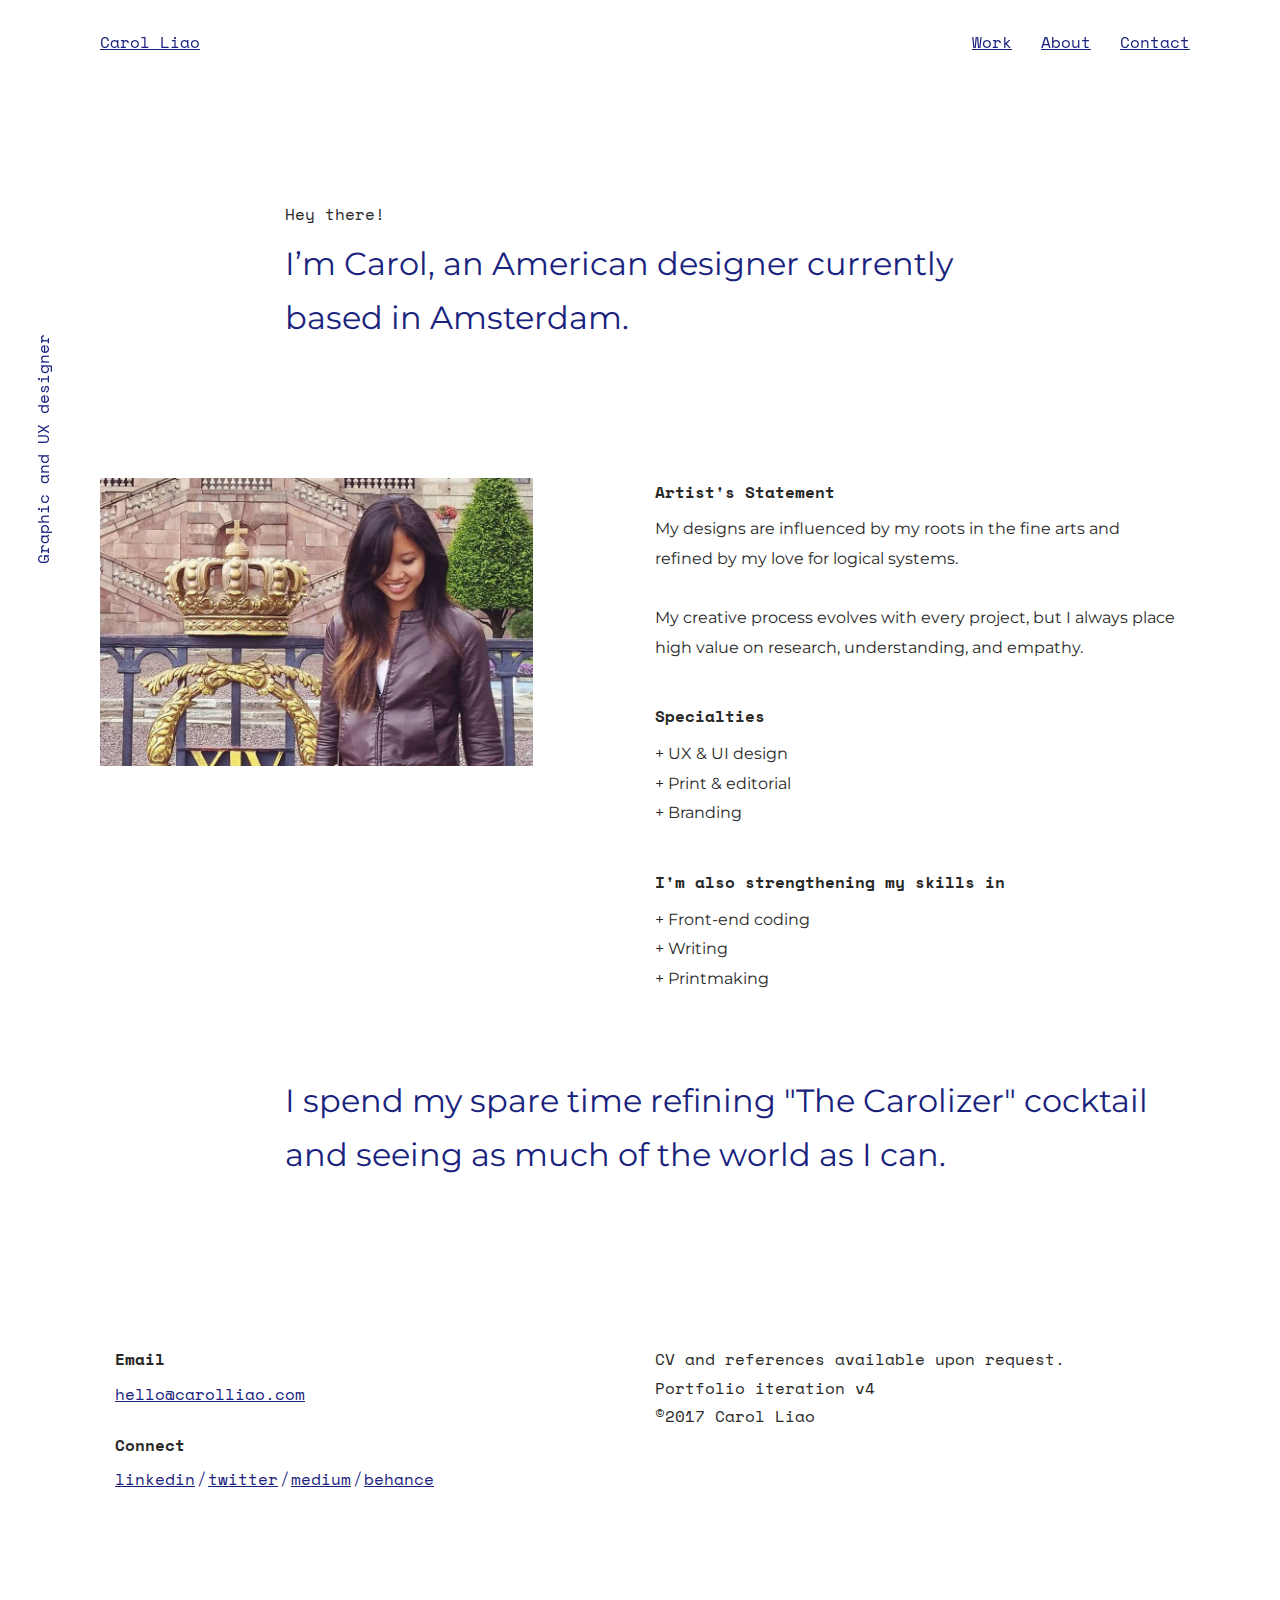
==== commit 2276b812: "footer edits" ====
--- a/about.html
+++ b/about.html
@@ -33,6 +33,25 @@
      FONTS
      –––––––––––––––––––––––––––– -->
     <link href="https://fonts.googleapis.com/css?family=Montserrat:400,700|Space+Mono:400,700" rel="stylesheet">
+    <!-- –––––––––––––––––––––––––––– 
+     JAVASCRIPT
+     –––––––––––––––––––––––––––– -->
+    <script>
+        (function(i, s, o, g, r, a, m) {
+            i['GoogleAnalyticsObject'] = r;
+            i[r] = i[r] || function() {
+                (i[r].q = i[r].q || []).push(arguments)
+            }, i[r].l = 1 * new Date();
+            a = s.createElement(o),
+                m = s.getElementsByTagName(o)[0];
+            a.async = 1;
+            a.src = g;
+            m.parentNode.insertBefore(a, m)
+        })(window, document, 'script', '//www.google-analytics.com/analytics.js', 'ga');
+
+        ga('create', 'UA-42166381-1', 'auto');
+        ga('send', 'pageview');
+    </script>
 
 </head>
 
@@ -46,7 +65,7 @@
                 <div class="col-lg-6 nav">
                     <a href="index.html#work">Work</a>
                     <a href="about.html">About</a>
-                    <a href="contact.html">Contact</a>
+                    <a href="mailto:hello@carolliao.com">Contact</a>
                 </div>
             </div>
         </div>
@@ -62,7 +81,8 @@
         <div class="container">
             <div class="col-lg-8 col-lg-push-2 topmd">
                 <h5>Hey there!</h5>
-                <h3> I’m Carol, an American designer currently based in Amsterdam.</h3><br>
+                <h3> I’m Carol, an American designer currently based in Amsterdam.</h3>
+                <br>
             </div>
         </div>
 
@@ -71,66 +91,63 @@
                 <img src="img/carol.jpg">
             </div>
             <div class="col-lg-6 col-lg-push-1">
-                <h5>Artist's Statement</h5>
+                <h5><b>Artist's Statement</b></h5>
                 <p>My designs are influenced by my roots in the fine arts and refined by my love for logical systems.
-                <br><br>
-                My creative process evolves with every project, but I always place high value on research, understanding, and empathy. 
+                    <br>
+                    <br> My creative process evolves with every project, but I always place high value on research, understanding, and empathy.
                 </p>
                 <br>
-                <h5>Specialties</h5>
-                <p>+ UX & UI design<br> + Print & editorial<br>+ Branding</p><br>
+                <h5><b>Specialties</b></h5>
+                <p>+ UX & UI design
+                    <br> + Print & editorial
+                    <br>+ Branding</p>
+                <br>
 
-                <h5>I'm also strengthening my skills in</h5>
-                <p>+ Front-end coding<br> + Writing<br>+ Printmaking</p><br>
+                <h5><b>I'm also strengthening my skills in</b></h5>
+                <p>+ Front-end coding
+                    <br> + Writing
+                    <br>+ Printmaking</p>
+                <br>
 
             </div>
         </div>
 
         <div class="container">
             <div class="col-lg-10 col-lg-push-2 topsm">
-            <h3>I spend my spare time refining "The Carolizer" cocktail and seeing as much of the world as I can.
+                <h3>I spend my spare time refining "The Carolizer" cocktail and seeing as much of the world as I can.
                 <br><br></h3>
-                <h5>indented photo grid</h5>
-                <p>Food – asdf – hkhj – uiyuigggggg – jhaskdfADSf – ASDKFjhasdkf – ASLFDKjadsf – SDFLkjadl </p><br>
+
             </div>
         </div>
 
 
-        </div>
-       
     </div>
 
-        <!-- footer-->
-        <div class="footer">
-            <div class="container">
-                <div class="col-md-12">
-                    <div class="col-lg-6">
-                        <h5><b>Email</b></h5>
-                        <a href="mailto:hello@carolliao.com" target=
-                        "blank">hello@carolliao.com</a><br>
-                        <br>
+    </div>
+
+    <!-- footer-->
+    <div class="footer">
+        <div class="container">
+            <div class="col-md-12">
+                <div class="col-lg-6">
+                    <h5><b>Email</b></h5>
+                    <a href="mailto:hello@carolliao.com" target="blank">hello@carolliao.com</a>
+                    <br>
+                    <br>
+                    <h5><b>Connect</b></h5>
+                    <a href="http://www.linkedin.com/in/cliao90" target="blank">linkedin</a> / <a href="http://twitter.com/thecarolizer" target="blank">twitter</a> / <a href="http://medium.com/@thecarolizer" target="blank">medium</a> / <a href="http://www.behance.net/carolliao" target="blank">behance</a>
+                </div>
 
 
-                        <h5><b>Connect</b></h5>
-                        <a href="http://www.linkedin.com/in/cliao90" target=
-                        "blank">linkedin</a> / <a href=
-                        "http://twitter.com/thecarolizer" target=
-                        "blank">twitter</a> / <a href=
-                        "http://medium.com/@thecarolizer" target=
-                        "blank">medium</a> / <a href=
-                        "http://www.behance.net/carolliao" target=
-                        "blank">behance</a>
-                    </div>
-
-
-                    <div class="col-lg-5">
-                        <h5>CV and references available upon request.<br>
-                        © 2016 Carol Liao</h5>
-                    </div>
+                <div class="col-lg-5">
+                    <h5>CV and references available upon request.<br>
+                        Portfolio iteration v4<br>
+                        ©2017 Carol Liao</h5>
                 </div>
             </div>
         </div>
-        <!-- end footer -->
+    </div>
+    <!-- end footer -->
 
 </body>
 
--- a/css/style.css
+++ b/css/style.css
@@ -1,364 +1,312 @@
 /* ––––––––––––––––––––––––––––
    GENERAL STYLES
    –––––––––––––––––––––––––––– */
+
 body {
-  font-family: 'montserrat',sans-serif;
-  font-size: 1rem;
-  background-color: #fff;
-  max-width: 100%;
-  overflow-x: hidden;
-  color: #19227d;
-  text-align: left;
-}
-
-ol,ul {
-  list-style: none;
-}
-
+    font-family: 'montserrat', sans-serif;
+    font-size: 1rem;
+    background-color: #fff;
+    max-width: 100%;
+    overflow-x: hidden;
+    color: #19227d;
+    text-align: left;
+}
+ol,
+ul {
+    list-style: none;
+}
 img {
-  width: 100%;
-  margin-bottom: 80px;
-}
-
+    width: 100%;
+    margin-bottom: 80px;
+}
 .topsm {
-  margin-top: 20px;
-}
-
+    margin-top: 20px;
+}
 .topmd {
-  margin-top: 50px;
-}
-
+    margin-top: 50px;
+}
 .toplg {
-  margin-top: 100px;
-}
-
+    margin-top: 70px;
+}
 .topxl {
-  margin-top: 100px;
-}
-
-
+    margin-top: 100px;
+}
 /* ––––––––––––––––––––––––––––
    TYPOGRAPHY
    –––––––––––––––––––––––––––– */
+
 p {
-  font-size: 1rem;
-  line-height: 1.4rem;
-  color: #292929;
-}
-
+    font-size: 1rem;
+    line-height: 1.6rem;
+    color: #292929;
+}
 a {
-  color: #19227d;
-  text-decoration: underline;
-  text-align: left;
-  font-family: 'Space Mono',sans-serif;
-}
-
+    color: #19227d;
+    text-decoration: underline;
+    text-align: left;
+    font-family: 'Space Mono', sans-serif;
+}
 a:hover {
-  color: #f1c3b8;
-  cursor: crosshair;
-}
-
+    color: #f1c3b8;
+    cursor: crosshair;
+}
 a:visited {
-  text-decoration: none;
-}
-
+    text-decoration: none;
+}
 a:focused {
-  text-decoration: none;
-}
-
+    text-decoration: none;
+}
 a:active {
-  color: #19227d;
-  text-decoration: none;
-}
-
+    color: #19227d;
+    text-decoration: none;
+}
 h1 {
-  font-weight: 700;
-  font-size: 2.3rem;
-  color: #19227d;
-  margin-bottom: 14px;
-}
-
-h2 {
-}
-
-h3 {
-  font-family: 'montserrat',sans-serif;
-  font-weight: 400;
-  font-size: 1.2rem;
-  line-height: 2rem;
-}
-
+    font-weight: 700;
+    font-size: 2.3rem;
+    color: #19227d;
+    margin-bottom: 14px;
+}
+h2 {} h3 {
+    font-family: 'montserrat', sans-serif;
+    font-weight: 400;
+    font-size: 1.2rem;
+    line-height: 2rem;
+}
 h4 {
-  margin-top: 50px;
-  letter-spacing: 1px;
-  font-weight: 700;
-  font-size: 1rem;
-  text-transform: uppercase;
-  text-align: left;
-}
-
+    margin-top: 50px;
+    letter-spacing: 1px;
+    font-weight: 700;
+    font-size: 1rem;
+    text-transform: uppercase;
+    text-align: left;
+}
 h5 {
-  font-family: 'Space Mono',sans-serif;
-  font-size: 1rem;
-  line-height: 1.5rem;
-  color: #292929;
-}
-
+    font-family: 'Space Mono', sans-serif;
+    font-size: 1rem;
+    line-height: 1.8rem;
+    color: #292929;
+}
 h6 {
-  font-size: 1.5rem;
-  line-height: 2rem;
-  font-weight: 400;
-  color: #292929;
-}
-
-.button {
-  font-family: 'Space Mono',sans-serif;
-  border: 1px solid #19227d;
-  background-color: transparent;
-  padding: 6px 30px;
-  text-decoration: none;
-  text-align: center;
-  border-radius: 30px;
-}
-
+    font-size: 1.5rem;
+    line-height: 2rem;
+    font-weight: 400;
+    color: #292929;
+}
+/*.button {
+    font-family: 'Space Mono', sans-serif;
+    border: 1px solid #19227d;
+    background-color: transparent;
+    padding: 6px 30px;
+    text-decoration: none;
+    text-align: center;
+    border-radius: 30px;
+}
 .button:hover {
-  text-decoration: none;
-  background-color: #19227d;
-  border-color: #19227d;
-  opacity: 1;
-  cursor: crosshair;
+    text-decoration: none;
+    background-color: #19227d;
+    border-color: #19227d;
+    opacity: 1;
+    cursor: crosshair;
+    color: #fff;
+}
+.button:visited {
+    text-decoration: none;
+}
+::selection { 
+    color: #fff;
+    background: #f1c3b8;
+}*/
+
+.center {
+    text-align: center;
+}
+/* ––––––––––––––––––––––––––––
+   NAVIGATION
+   –––––––––––––––––––––––––––– */
+
+nav {
+    display: none;
+}
+.menu {
+    z-index: 1;
+    position: fixed;
+    top: 0;
+    width: 100%;
+    right: 0;
+    left: 0;
+    background-color: #fff;
+    padding: 10px 0 10px;
+}
+.menu a {
+    padding-left: 25px;
+}
+.white {
+    background-color: transparent;
+}
+/*.white a {
   color: #fff;
-}
-
-.button:visited {
-  text-decoration: none;
-}
-
-::selection {
-  color: #fff;
-  background: #f1c3b8;
-/* WebKit/Blink Browsers */
-}
-
-::-moz-selection {
-  color: #fff;
-  background: #f1c3b8;
-/* Gecko Browsers */
-}
-
-.center {
-  text-align: center;
-}
-
-/* ––––––––––––––––––––––––––––
-   NAVIGATION
-   –––––––––––––––––––––––––––– */
-nav {
-  display: none;
-}
-
-.menu {
-  z-index: 1;
-  position: fixed;
-  top: 0;
-  width: 100%;
-  right: 0;
-  left: 0;
-  background-color: #fff;
-  padding-bottom: 10px;
-}
-
-.menu a {
-  margin-left: 25px;
-}
-
-.white {
-  background-color: transparent;
-}
-
-.white a {
-  color: #fff;
-}
-
+}*/
 /* ––––––––––––––––––––––––––––
    HERO
    –––––––––––––––––––––––––––– */
 
 .hero {
-  background-color: #19227d;
-/*   background-image: url("../img/bg.png");
+    background-color: #f1c3b8;
+    /*   background-image: url("../img/bg.png");
 */
-  opacity: 0;
-  height: 110vh;
-}
-
+    
+    opacity: 0;
+    height: 110vh;
+}
+.hero::before {
+    /* pseudo element */
+    
+    content: ' ';
+    position: fixed;
+    top: 0;
+    left: 0;
+    width: 100%;
+    height: 150%;
+    /* to make it bigger than the viewport */
+    
+    opacity: 0;
+    /* for transition animations */
+}
+.herotext {
+    padding-top: 20vh;
+    color: #19227d;
+    text-align: left;
+}
+.herotext a {
+    color: #19227d;
+}
 /* ––––––––––––––––––––––––––––
    PROJECT PAGES
    –––––––––––––––––––––––––––– */
 
 .menuproject {
-  z-index: 1;
-  position: fixed;
-  top: 0;
-  width: 100%;
-  right: 0;
-  left: 0;
-  background-color: #fff;
-  padding-bottom: 10px;
-}
-
+    z-index: 1;
+    position: fixed;
+    top: 0;
+    width: 100%;
+    right: 0;
+    left: 0;
+    background-color: #fff;
+    padding: 10px 0 10px;
+}
 .menuproject a {
-  margin-left: 25px;
-}
-
+    padding-left: 25px;
+}
 .namehero {
-  font-size: 6rem;
-  text-transform: uppercase;
-  text-align: center;
-  font-weight: 700;
-  letter-spacing: 1px;
-}
-
-
-
-.hero::before {
-/* pseudo element */
-  content: ' ';
-  position: fixed;
-  top: 0;
-  left: 0;
-  width: 100%;
-  height: 150%;
-/* to make it bigger than the viewport */
-  opacity: 0;
-/* for transition animations */
-}
-
-.herotext {
-  padding-top: 20vh;
-  color: #f1c3b8;
-  text-align: left;
-}
-
-.herotext a {
-  color: #f1c3b8;
-}
-
+    font-size: 4rem;
+    line-height: 5rem;
+    text-transform: uppercase;
+    text-align: center;
+    font-weight: 700;
+    letter-spacing: 1px;
+}
 .projecthero {
-  opacity: 0;
-  background-color: #F4F6F9;
-  height: 500px;
-}
-
+    background-color: #F4F6F9;
+    height: 500px;
+    padding-top: 40px;
+}
 .push {
-  margin-top: 100px;
-}
-
+    margin-top: 50px;
+}
 .details {
-  visibility: hidden;
-  padding: 0;
-  margin-left: 0;
-}
-
+    padding: 0;
+    margin-left: 0;
+}
 .fade {
-  opacity: 0;
-}
-
+    opacity: 0;
+}
 .show {
-  opacity: 1;
-}
-
+    opacity: 1;
+}
 .show::before {
-  opacity: 1;
-}
-
+    opacity: 1;
+}
 .transition {
-  -webkit-transition: all .4s ease-in-out;
-  -moz-transition: all .4s ease-in-out;
-  -o-transition: all .4s ease-in-out;
-  transition: all .4s ease-in-out;
-}
-
+    -webkit-transition: all .4s ease-in-out;
+    -moz-transition: all .4s ease-in-out;
+    -o-transition: all .4s ease-in-out;
+    transition: all .4s ease-in-out;
+}
 .transition::before {
-  -webkit-transition: all .4s ease-in-out;
-  -moz-transition: all .4s ease-in-out;
-  -o-transition: all .4s ease-in-out;
-  transition: all .4s ease-in-out;
-}
-
+    -webkit-transition: all .4s ease-in-out;
+    -moz-transition: all .4s ease-in-out;
+    -o-transition: all .4s ease-in-out;
+    transition: all .4s ease-in-out;
+}
 .transition::after {
-  -webkit-transition: all .4s ease-in-out;
-  -moz-transition: all .4s ease-in-out;
-  -o-transition: all .4s ease-in-out;
-  transition: all .4s ease-in-out;
-}
-
+    -webkit-transition: all .4s ease-in-out;
+    -moz-transition: all .4s ease-in-out;
+    -o-transition: all .4s ease-in-out;
+    transition: all .4s ease-in-out;
+}
 .side {
-  font-family: 'Space Mono',sans-serif;
-  position: fixed;
-  top: 60%;
-  left: 55px;
-  text-align: right;
-  white-space: nowrap;
-  color: #19227d;
-  z-index: 1;
-  display: none;
-  -moz-transform-origin: 0 100%;
-  -ms-transform-origin: 0 100%;
-  -webkit-transform-origin: 0 100%;
-  transform-origin: 0 100%;
-  -moz-transform: rotate(270deg);
-  -ms-transform: rotate(270deg);
-  -webkit-transform: rotate(270deg);
-  transform: rotate(270deg);
-}
-
+    font-family: 'Space Mono', sans-serif;
+    position: fixed;
+    top: 60%;
+    left: 55px;
+    text-align: right;
+    white-space: nowrap;
+    color: #19227d;
+    z-index: 1;
+    display: none;
+    -moz-transform-origin: 0 100%;
+    -ms-transform-origin: 0 100%;
+    -webkit-transform-origin: 0 100%;
+    transform-origin: 0 100%;
+    -moz-transform: rotate(270deg);
+    -ms-transform: rotate(270deg);
+    -webkit-transform: rotate(270deg);
+    transform: rotate(270deg);
+}
 /* ––––––––––––––––––––––––––––
    SECTIONS
    –––––––––––––––––––––––––––– */
-#home {
-}
 
 #work {
-  margin-top: -20vh;
-}
-
+    margin-top: -20vh;
+}
 #statement {
-  margin-bottom: 300px;
-}
-
-#contact {
-  padding: 130px 0 140px;
-}
-
+    margin-top: 46vh;
+    margin-bottom: 300px;
+}
+#about {
+    padding: 100px 0 0 0;
+}
 .home {
-  background: #F4F6F9;
-/* For browsers that do not support gradients */
-  background: -webkit-linear-gradient(white,#F4F6F9);
-/* For Safari 5.1 to 6.0 */
-  background: -o-linear-gradient(white,#F4F6F9);
-/* For Opera 11.1 to 12.0 */
-  background: -moz-linear-gradient(white,#F4F6F9);
-/* For Firefox 3.6 to 15 */
-  background: linear-gradient(white,#F4F6F9);
-/* Standard syntax */
-}
-
+    background: #F4F6F9;
+    /* For browsers that do not support gradients */
+    
+    background: -webkit-linear-gradient(white, #F4F6F9);
+    /* For Safari 5.1 to 6.0 */
+    
+    background: -o-linear-gradient(white, #F4F6F9);
+    /* For Opera 11.1 to 12.0 */
+    
+    background: -moz-linear-gradient(white, #F4F6F9);
+    /* For Firefox 3.6 to 15 */
+    
+    background: linear-gradient(white, #F4F6F9);
+    /* Standard syntax */
+}
 .footer {
-  padding: 100px 0 200px;
-  color: #19227d;
-}
-
+    padding: 100px 0 200px;
+    color: #19227d;
+}
 /* ––––––––––––––––––––––––––––
    PROJECTS
    –––––––––––––––––––––––––––– */
+
 .inline {
-  margin-left: auto;
-  margin-right: auto;
-  width: 90%;
-  display: none;
-}
-
+    margin-left: auto;
+    margin-right: auto;
+    width: 90%;
+    display: none;
+}
 /* ––––––––––––––––––––––––––––
    PRELOADER
    –––––––––––––––––––––––––––– */
@@ -367,131 +315,98 @@
    with position:fixed. Width, height, top and left speak
    speak for themselves. Background we set to 80% white with
    our animation centered, and no-repeating */
+
 .modal {
-  display: none;
-  position: fixed;
-  z-index: 1000;
-  top: 0;
-  left: 0;
-  height: 100%;
-  width: 100%;
-  background: #19227d url(../img/ajax-loader.gif) 50% 50% no-repeat;
-}
-
+    display: none;
+    position: fixed;
+    z-index: 1000;
+    top: 0;
+    left: 0;
+    height: 100%;
+    width: 100%;
+    background: #19227d url(../img/ajax-loader.gif) 50% 50% no-repeat;
+}
 /* When the body has the loading class, we turn
    the scrollbar off with overflow:hidden */
+
 body.loading {
-  overflow: hidden;
-}
-
+    overflow: hidden;
+}
 /* Anytime the body has the loading class, our
    modal element will be visible */
+
 body.loading .modal {
-  display: block;
-}
-
+    display: block;
+}
 /* ––––––––––––––––––––––––––––
    MEDIA QUERIES
    –––––––––––––––––––––––––––– */
-@media (min-width: 768px) {
-  #top {
-    background: #19227d;
-    position: fixed;
-    top: 0;
-    left: 0;
-    right: 0;
-    height: 10px;
-  }
-
-  p {
-    font-size: 1rem;
-    line-height: 1.85rem;
-  }
-
-  h1 {
-    font-size: 2.4rem;
-    line-height: 3.2rem;
-  }
-
-  h2 {
-  }
-
-  h3 {
-    font-size: 2rem;
-    line-height: 3rem;
-  }
-
-  h5 {
-  }
-
-  h6 {
-  }
-
-  img {
-  }
-
-  .photo {
-    padding: 0;
-    -webkit-box-shadow: -12px 12px 25px 0 rgba(0,0,0,0.14);
-    -moz-box-shadow: -12px 12px 25px 0 rgba(0,0,0,0.14);
-    box-shadow: -12px 12px 25px 0 rgba(0,0,0,0.14);
-  }
-
-  .side {
-    display: inline;
-  }
-
-  nav {
-    display: inline;
-  }
-
-  .herotext {
-    padding-top: 30vh;
-  }
-
-  .menu {
-    background-color: transparent;
-    padding: 30px 60px 0;
-  }
-
-  .menu a {
-    margin-left: 40px;
-  }
-
-  .menuproject {
-    background-color: transparent;
-    padding: 30px 60px 0;
-  }
-
-  .menuproject a {
-    margin-left: 40px;
-  }
-
-  .name {
-    visibility: visible;
-  }
-
-  .nav {
-    text-align: right;
-  }
-
-  .details {
-    visibility: visible;
-  }
-
-  .topsm {
-    margin-top: 40px;
-  }
-
-  .topmd {
-    margin-top: 100px;
-  }
-
-  .toplg {
-    margin-top: 220px;
-  }
-
-  .topxl {
-    margin-top: 350px;
-  }
+/*for tablet*/
+@media (min-width: 768px) { 
+    .push {
+        margin-top: 100px;
+    }
+}
+
+/*for desktop*/
+@media (min-width: 992px) {
+    p {
+        font-size: 1rem;
+        line-height: 1.85rem;
+    }
+    h1 {
+        font-size: 2.4rem;
+        line-height: 3.2rem;
+    }
+    h2 {} h3 {
+        font-size: 2rem;
+        line-height: 3.4rem;
+    }
+    h5 {} h6 {} img {} .photo {
+        padding: 0;
+        -webkit-box-shadow: -12px 12px 25px 0 rgba(0, 0, 0, 0.14);
+        -moz-box-shadow: -12px 12px 25px 0 rgba(0, 0, 0, 0.14);
+        box-shadow: -12px 12px 25px 0 rgba(0, 0, 0, 0.14);
+    }
+    .side {
+        display: inline;
+    }
+    nav {
+        display: inline;
+    }
+    .herotext {
+        padding-top: 30vh;
+    }
+    .menu {
+        background-color: transparent;
+        padding: 30px 60px 0;
+    }
+    .menuproject {
+        background-color: transparent;
+        padding: 30px 60px 0;
+    }
+    .projecthero {
+        padding-top: 0;
+    }
+    .namehero {
+    font-size: 6rem;
+    }
+    .nav {
+        text-align: right;
+    }
+    .details {
+        visibility: visible;
+    }
+    .topsm {
+        margin-top: 40px;
+    }
+    .topmd {
+        margin-top: 100px;
+    }
+    .toplg {
+        margin-top: 220px;
+    }
+    .topxl {
+        margin-top: 350px;
+    }
 }